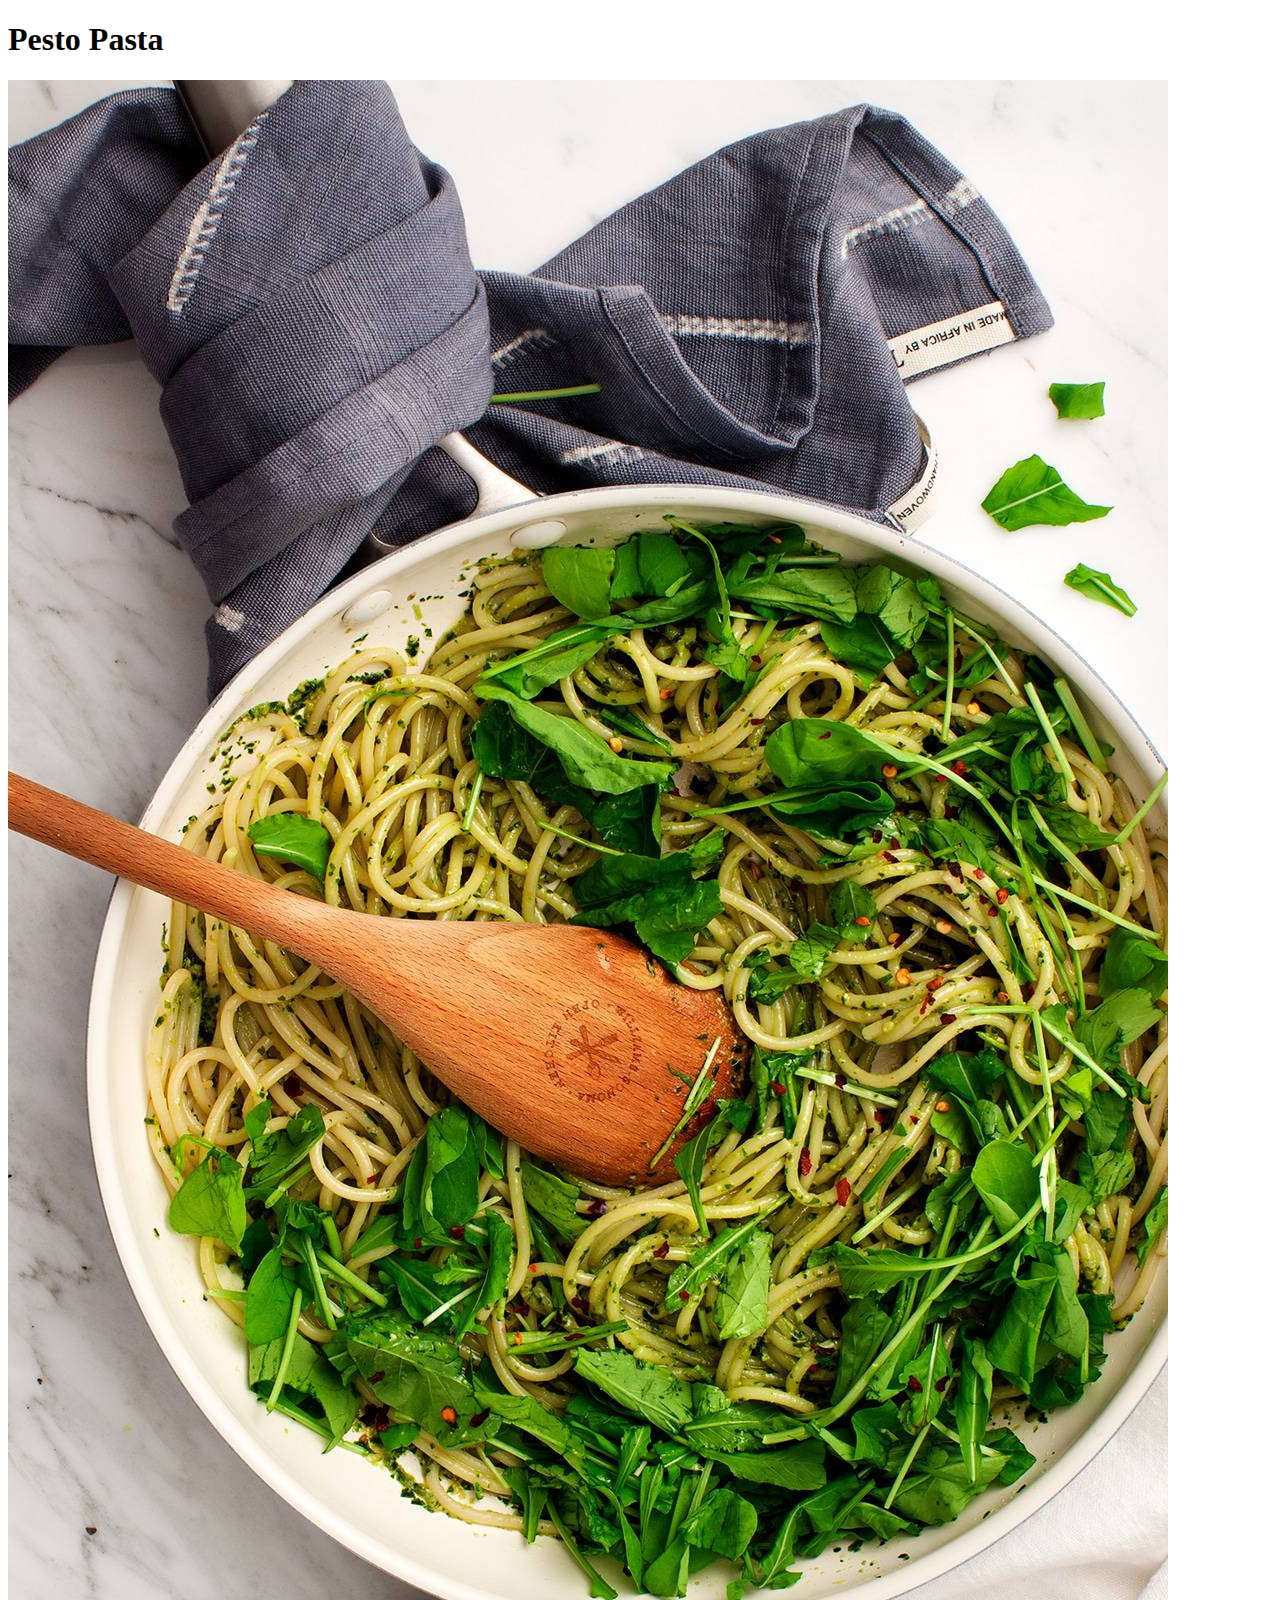
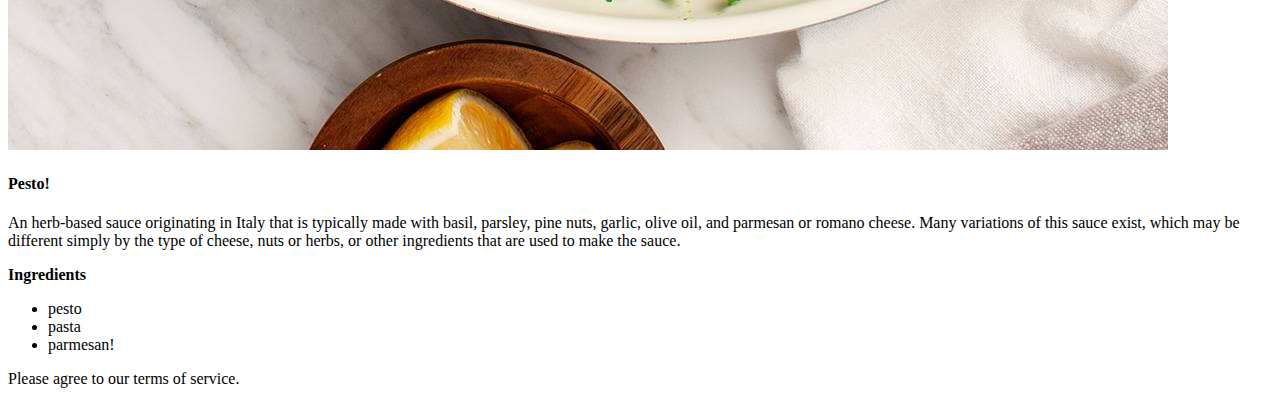
==== recipes/pestopasta.html @ 9f3ae151 "Random commit test" ====
<!DOCTYPE html>
<html lang="en">
<head>
    <meta charset="UTF-8">
    <meta http-equiv="X-UA-Compatible" content="IE=edge">
    <meta name="viewport" content="width=device-width, initial-scale=1.0">
    <title>Document</title>
    <link rel="stylesheet" href="/Users/danielh/repos/odin-recipes/styles.css">
</head>

<body>
    
    <h1>Pesto Pasta</h1>
    <p></p>
    <img src="../images/pesto.jpg" alt="" aria-setsize="800">
    <h4>Pesto!</h4>
    <p>
        An herb-based sauce originating in Italy that is typically made with basil, parsley, pine nuts, garlic, olive oil, and parmesan or romano cheese. Many variations of this sauce exist, which may be different simply by the type of cheese, nuts or herbs, or other ingredients that are used to make the sauce.
    </p>

    <p><strong>Ingredients</strong></p>
    <ul>
        <li>pesto</li>
        <li>pasta</li>
        <li>parmesan!</li>

    </ul>

    <div class="alert-text">
        Please agree to our terms of service.
      </div>
</body>
</html>
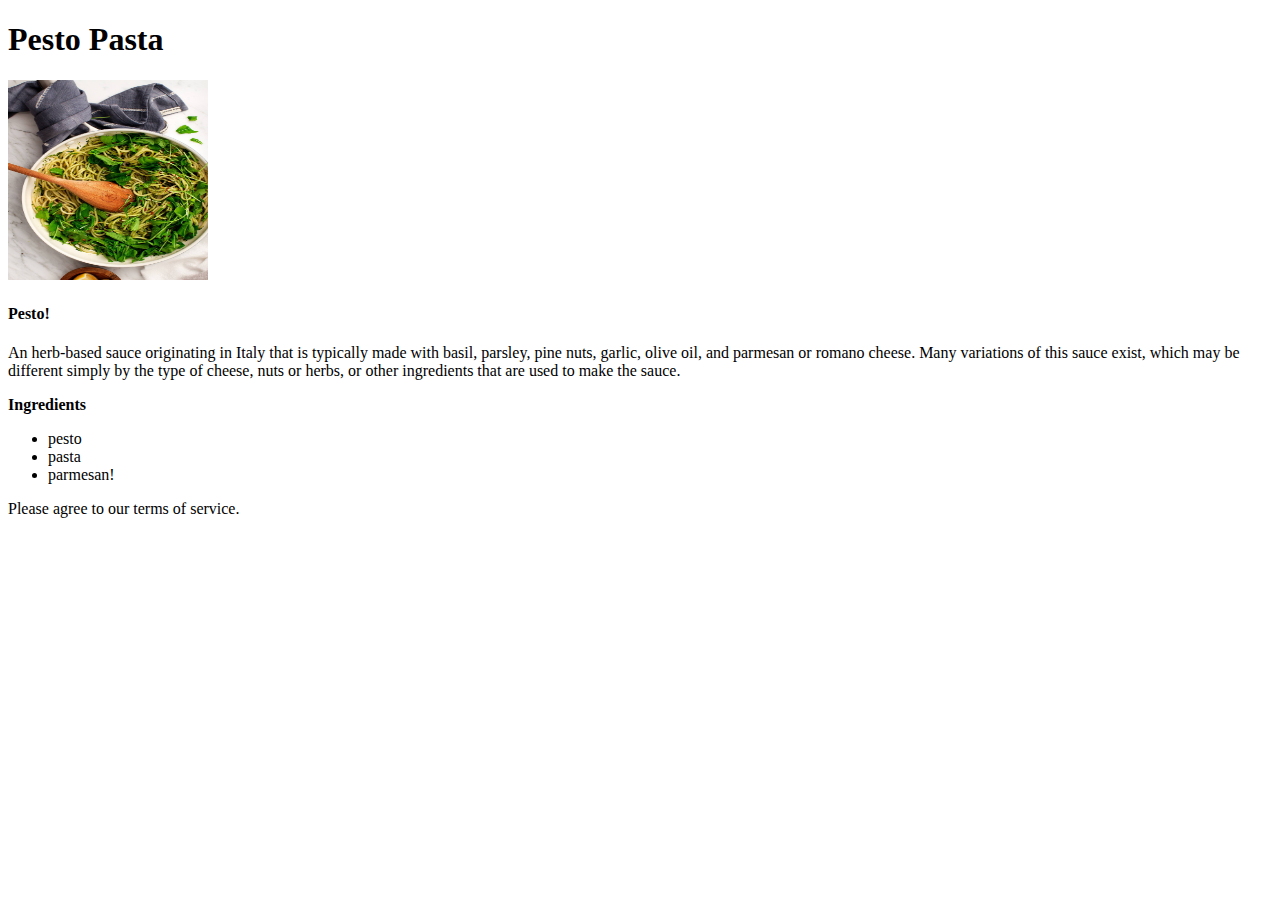
==== commit 6314a0c9: "commit test" ====
--- a/recipes/pestopasta.html
+++ b/recipes/pestopasta.html
@@ -12,7 +12,7 @@
     
     <h1>Pesto Pasta</h1>
     <p></p>
-    <img src="../images/pesto.jpg" alt="" aria-setsize="800">
+    <img src="../images/pesto.jpg" alt="pesto" width="200" height=" 200">
     <h4>Pesto!</h4>
     <p>
         An herb-based sauce originating in Italy that is typically made with basil, parsley, pine nuts, garlic, olive oil, and parmesan or romano cheese. Many variations of this sauce exist, which may be different simply by the type of cheese, nuts or herbs, or other ingredients that are used to make the sauce.
